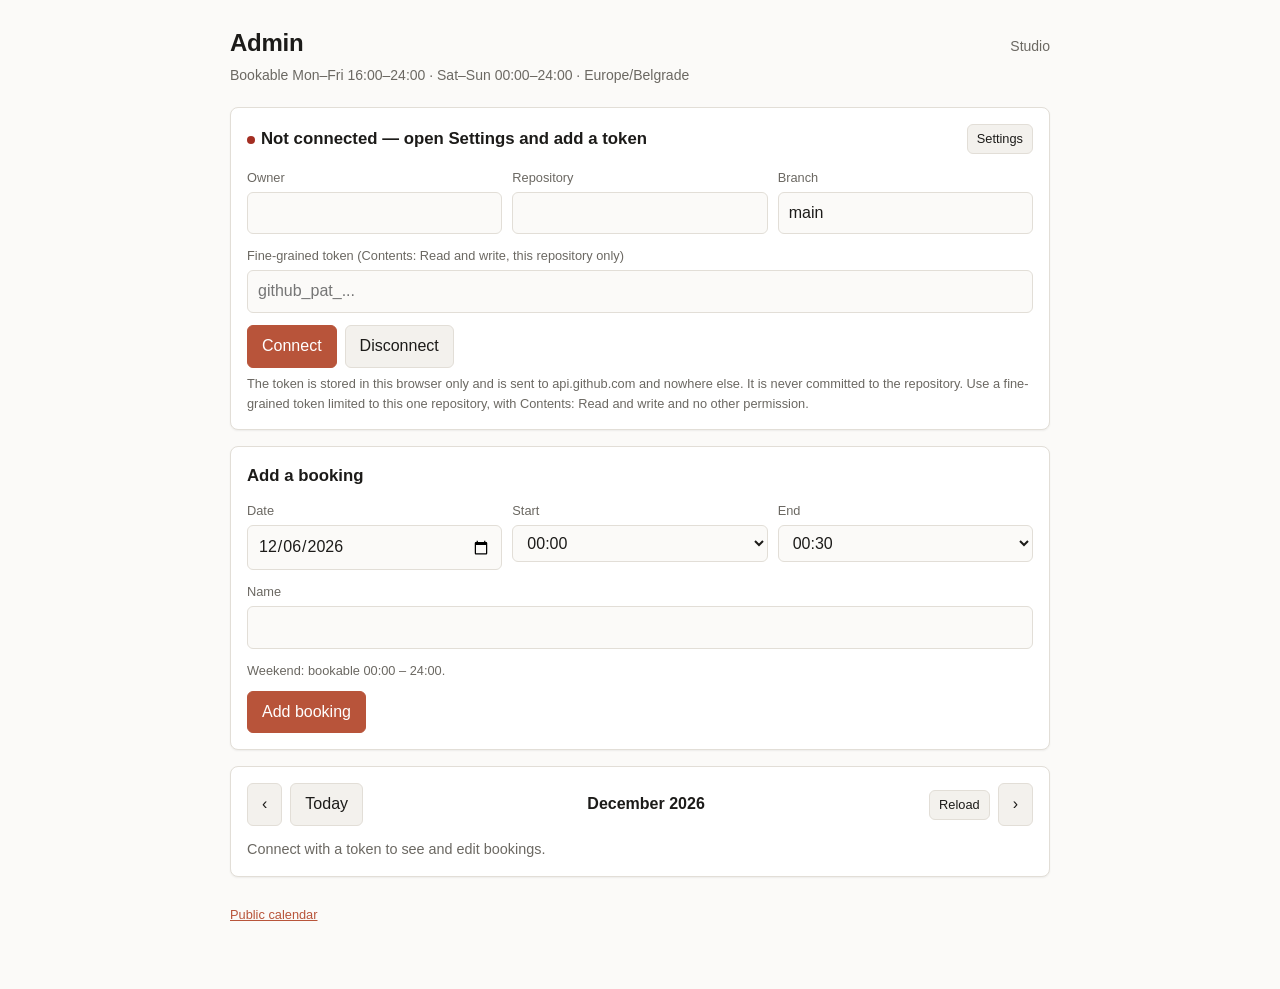
==== admin.html @ 329a0c05 "feat: studio booking calendar on GitHub Pages Static month calendar plus a token-authenticated admin" ====
<!doctype html>
<html lang="en">
<head>
<meta charset="utf-8">
<meta name="viewport" content="width=device-width, initial-scale=1">
<title>Admin — Studio Scheduler</title>
<meta name="robots" content="noindex">
<link rel="stylesheet" href="assets/style.css">
</head>
<body>
<div class="wrap">

  <header class="site-header">
    <h1>Admin</h1>
    <span class="sub" id="studio-name"></span>
  </header>
  <p class="hours-note" id="hours-summary"></p>

  <!-- Connection -->
  <section class="panel collapsed" id="conn-panel">
    <div class="panel-head">
      <h2 style="margin:0"><span class="status-dot off" id="conn-dot"></span><span id="conn-status">Not connected</span></h2>
      <button type="button" class="small" id="conn-toggle">Settings</button>
    </div>
    <div class="panel-body" style="margin-top:14px">
      <div class="field-row">
        <div class="field"><label for="repo-owner">Owner</label><input id="repo-owner" autocomplete="off" spellcheck="false"></div>
        <div class="field"><label for="repo-name">Repository</label><input id="repo-name" autocomplete="off" spellcheck="false"></div>
        <div class="field"><label for="repo-branch">Branch</label><input id="repo-branch" autocomplete="off" spellcheck="false"></div>
      </div>
      <div class="field-row">
        <div class="field wide">
          <label for="token">Fine-grained token (Contents: Read and write, this repository only)</label>
          <input id="token" type="password" autocomplete="off" spellcheck="false" placeholder="github_pat_...">
        </div>
      </div>
      <div class="button-row">
        <button type="button" class="primary" id="conn-save">Connect</button>
        <button type="button" id="conn-clear">Disconnect</button>
      </div>
      <p class="hint">
        The token is stored in this browser only and is sent to api.github.com and nowhere else.
        It is never committed to the repository. Use a fine-grained token limited to this one
        repository, with Contents: Read and write and no other permission.
      </p>
    </div>
  </section>

  <div class="msg error" id="msg-error" hidden></div>
  <div class="msg warn" id="msg-warn" hidden></div>
  <div class="msg ok" id="msg-ok" hidden></div>

  <!-- Booking form -->
  <section class="panel">
    <h2 id="form-title">Add a booking</h2>
    <div class="field-row">
      <div class="field"><label for="f-date">Date</label><input id="f-date" type="date"></div>
      <div class="field"><label for="f-start">Start</label><select id="f-start"></select></div>
      <div class="field"><label for="f-end">End</label><select id="f-end"></select></div>
    </div>
    <div class="field-row">
      <div class="field wide"><label for="f-name">Name</label><input id="f-name" maxlength="60" autocomplete="off"></div>
    </div>
    <p class="hint" id="f-window"></p>
    <div class="button-row" style="margin-top:10px">
      <button type="button" class="primary" id="f-submit">Add booking</button>
      <button type="button" id="f-cancel" hidden>Cancel</button>
    </div>
  </section>

  <!-- Bookings -->
  <section class="panel">
    <div class="cal-toolbar">
      <button type="button" id="prev-month" aria-label="Previous month">&lsaquo;</button>
      <button type="button" id="this-month">Today</button>
      <div class="cal-title" id="list-title"></div>
      <button type="button" class="small" id="reload">Reload</button>
      <button type="button" id="next-month" aria-label="Next month">&rsaquo;</button>
    </div>
    <div id="list"></div>
    <p class="empty" id="list-empty" hidden>No bookings this month.</p>
  </section>

  <footer class="site-footer">
    <a href="index.html">Public calendar</a>
    <span id="updated-note"></span>
  </footer>

</div>
<script src="assets/common.js"></script>
<script src="assets/admin.js"></script>
</body>
</html>
---- assets/style.css ----
/* Studio Scheduler — shared styles. Light and dark, no dependencies. */

:root {
  --bg: #fbfaf8;
  --surface: #ffffff;
  --surface-2: #f3f1ed;
  --text: #1c1b19;
  --muted: #6b6862;
  --line: #e2ded7;
  --accent: #b8543a;
  --accent-soft: #f6e6e1;
  --warn: #8a6d1f;
  --warn-soft: #fbf3dc;
  --error: #a32e22;
  --error-soft: #fbe6e3;
  --ok: #2f6b47;
  --ok-soft: #e3f1e8;
  --radius: 8px;
  --shadow: 0 1px 2px rgba(0, 0, 0, .06);
}

@media (prefers-color-scheme: dark) {
  :root {
    --bg: #171614;
    --surface: #201f1c;
    --surface-2: #2a2825;
    --text: #eeece7;
    --muted: #a29d94;
    --line: #35322e;
    --accent: #e0846a;
    --accent-soft: #3a2620;
    --warn: #d9bc70;
    --warn-soft: #332c17;
    --error: #e8867a;
    --error-soft: #38211e;
    --ok: #86c6a0;
    --ok-soft: #1d2f24;
    --shadow: 0 1px 2px rgba(0, 0, 0, .3);
  }
}

* { box-sizing: border-box; }

body {
  margin: 0;
  padding: 24px 16px 64px;
  background: var(--bg);
  color: var(--text);
  font: 16px/1.55 -apple-system, BlinkMacSystemFont, "Segoe UI", Roboto, Helvetica, Arial, sans-serif;
  -webkit-font-smoothing: antialiased;
}

.wrap { max-width: 820px; margin: 0 auto; }

a { color: var(--accent); }

h1 { font-size: 1.5rem; margin: 0; letter-spacing: -.01em; }
h2 { font-size: 1.05rem; margin: 0 0 12px; }
h3 { font-size: .95rem; margin: 0 0 8px; }

.site-header {
  display: flex;
  align-items: baseline;
  justify-content: space-between;
  gap: 12px;
  flex-wrap: wrap;
  margin-bottom: 4px;
}

.site-header .sub { color: var(--muted); font-size: .875rem; }

.hours-note {
  color: var(--muted);
  font-size: .875rem;
  margin: 0 0 20px;
}

/* ---------- panels ---------- */

.panel {
  background: var(--surface);
  border: 1px solid var(--line);
  border-radius: var(--radius);
  padding: 16px;
  margin-bottom: 16px;
  box-shadow: var(--shadow);
}

.panel.collapsed .panel-body { display: none; }

.panel-head {
  display: flex;
  align-items: center;
  justify-content: space-between;
  gap: 12px;
  flex-wrap: wrap;
}

/* ---------- calendar ---------- */

.cal-toolbar {
  display: flex;
  align-items: center;
  gap: 8px;
  margin-bottom: 12px;
}

.cal-title {
  font-weight: 600;
  flex: 1;
  text-align: center;
  font-variant-numeric: tabular-nums;
}

.cal-grid {
  display: grid;
  grid-template-columns: repeat(7, 1fr);
  gap: 4px;
}

.cal-head {
  text-align: center;
  font-size: .7rem;
  letter-spacing: .06em;
  text-transform: uppercase;
  color: var(--muted);
  padding-bottom: 4px;
}

.cal-day {
  position: relative;
  aspect-ratio: 7 / 5;
  min-height: 52px;
  display: flex;
  flex-direction: column;
  align-items: center;
  justify-content: center;
  gap: 3px;
  padding: 2px;
  background: var(--surface);
  border: 1px solid var(--line);
  border-radius: var(--radius);
  font: inherit;
  font-variant-numeric: tabular-nums;
  color: var(--text);
  cursor: pointer;
  transition: background .12s, border-color .12s;
}

.cal-day:hover { background: var(--surface-2); }
.cal-day.outside { opacity: .35; }
.cal-day.today { border-color: var(--accent); border-width: 2px; }
.cal-day.selected { background: var(--accent-soft); border-color: var(--accent); }
.cal-day.weekend .cal-num { color: var(--accent); }

.cal-num { font-size: .95rem; }

.cal-dot {
  min-width: 18px;
  height: 16px;
  padding: 0 4px;
  display: inline-flex;
  align-items: center;
  justify-content: center;
  border-radius: 999px;
  background: var(--accent);
  color: #fff;
  font-size: .65rem;
  font-weight: 600;
}

@media (prefers-color-scheme: dark) {
  .cal-dot { color: #171614; }
}

.cal-spacer { height: 16px; }

/* ---------- day detail ---------- */

.day-window { color: var(--muted); font-size: .85rem; margin: 0 0 12px; }

.slot-list { list-style: none; margin: 0; padding: 0; }

.slot {
  display: flex;
  align-items: center;
  gap: 12px;
  padding: 9px 0;
  border-top: 1px solid var(--line);
}

.slot:first-child { border-top: 0; }

.slot-time {
  font-variant-numeric: tabular-nums;
  font-weight: 600;
  white-space: nowrap;
}

.slot-name { flex: 1; min-width: 0; overflow-wrap: anywhere; }

.slot-actions { display: flex; gap: 6px; }

.free-list {
  display: flex;
  flex-wrap: wrap;
  gap: 6px;
  margin-top: 4px;
}

.free-chip {
  font-size: .8rem;
  font-variant-numeric: tabular-nums;
  padding: 2px 8px;
  border-radius: 999px;
  background: var(--ok-soft);
  color: var(--ok);
}

.date-group { margin-bottom: 18px; }
.date-group h3 { color: var(--muted); font-weight: 600; }

/* ---------- forms and buttons ---------- */

label { display: block; font-size: .8rem; color: var(--muted); margin-bottom: 4px; }

input, select, button, textarea {
  font: inherit;
  color: var(--text);
}

input, select {
  width: 100%;
  padding: 8px 10px;
  background: var(--bg);
  border: 1px solid var(--line);
  border-radius: 6px;
}

input:focus-visible, select:focus-visible, button:focus-visible {
  outline: 2px solid var(--accent);
  outline-offset: 1px;
}

.field-row {
  display: flex;
  gap: 10px;
  flex-wrap: wrap;
  margin-bottom: 12px;
}

.field { flex: 1 1 140px; min-width: 0; }
.field.wide { flex: 2 1 220px; }

button {
  padding: 8px 14px;
  background: var(--surface-2);
  border: 1px solid var(--line);
  border-radius: 6px;
  cursor: pointer;
  transition: background .12s;
}

button:hover:not(:disabled) { background: var(--line); }
button:disabled { opacity: .5; cursor: default; }

button.primary {
  background: var(--accent);
  border-color: var(--accent);
  color: #fff;
}

@media (prefers-color-scheme: dark) {
  button.primary { color: #171614; }
}

button.primary:hover:not(:disabled) { filter: brightness(1.08); }

button.small {
  padding: 4px 9px;
  font-size: .8rem;
}

button.danger { color: var(--error); }

.button-row { display: flex; gap: 8px; flex-wrap: wrap; align-items: center; }

/* ---------- messages ---------- */

.msg {
  padding: 10px 12px;
  border-radius: 6px;
  font-size: .875rem;
  margin-bottom: 12px;
}

.msg ul { margin: 4px 0 0; padding-left: 18px; }
.msg.error { background: var(--error-soft); color: var(--error); }
.msg.warn { background: var(--warn-soft); color: var(--warn); }
.msg.ok { background: var(--ok-soft); color: var(--ok); }
.msg.info { background: var(--surface-2); color: var(--muted); }
.msg[hidden] { display: none; }

.empty { color: var(--muted); font-size: .9rem; margin: 0; }

.status-dot {
  display: inline-block;
  width: 8px;
  height: 8px;
  border-radius: 50%;
  background: var(--muted);
  margin-right: 6px;
  vertical-align: baseline;
}

.status-dot.on { background: var(--ok); }
.status-dot.off { background: var(--error); }

.site-footer {
  margin-top: 28px;
  color: var(--muted);
  font-size: .8rem;
  display: flex;
  gap: 14px;
  flex-wrap: wrap;
}

.hint { font-size: .8rem; color: var(--muted); margin: 6px 0 0; }

@media (max-width: 600px) {
  body { padding: 16px 12px 48px; }
  .site-header .sub { flex-basis: 100%; }
  .cal-grid { gap: 3px; }
  /* Square cells with no minimum, so seven columns always fit the viewport. */
  .cal-day { aspect-ratio: 1 / 1; min-height: 0; border-radius: 6px; }
  .cal-num { font-size: .85rem; }
  .cal-spacer { height: 10px; }
  .field { flex-basis: 100%; }
}
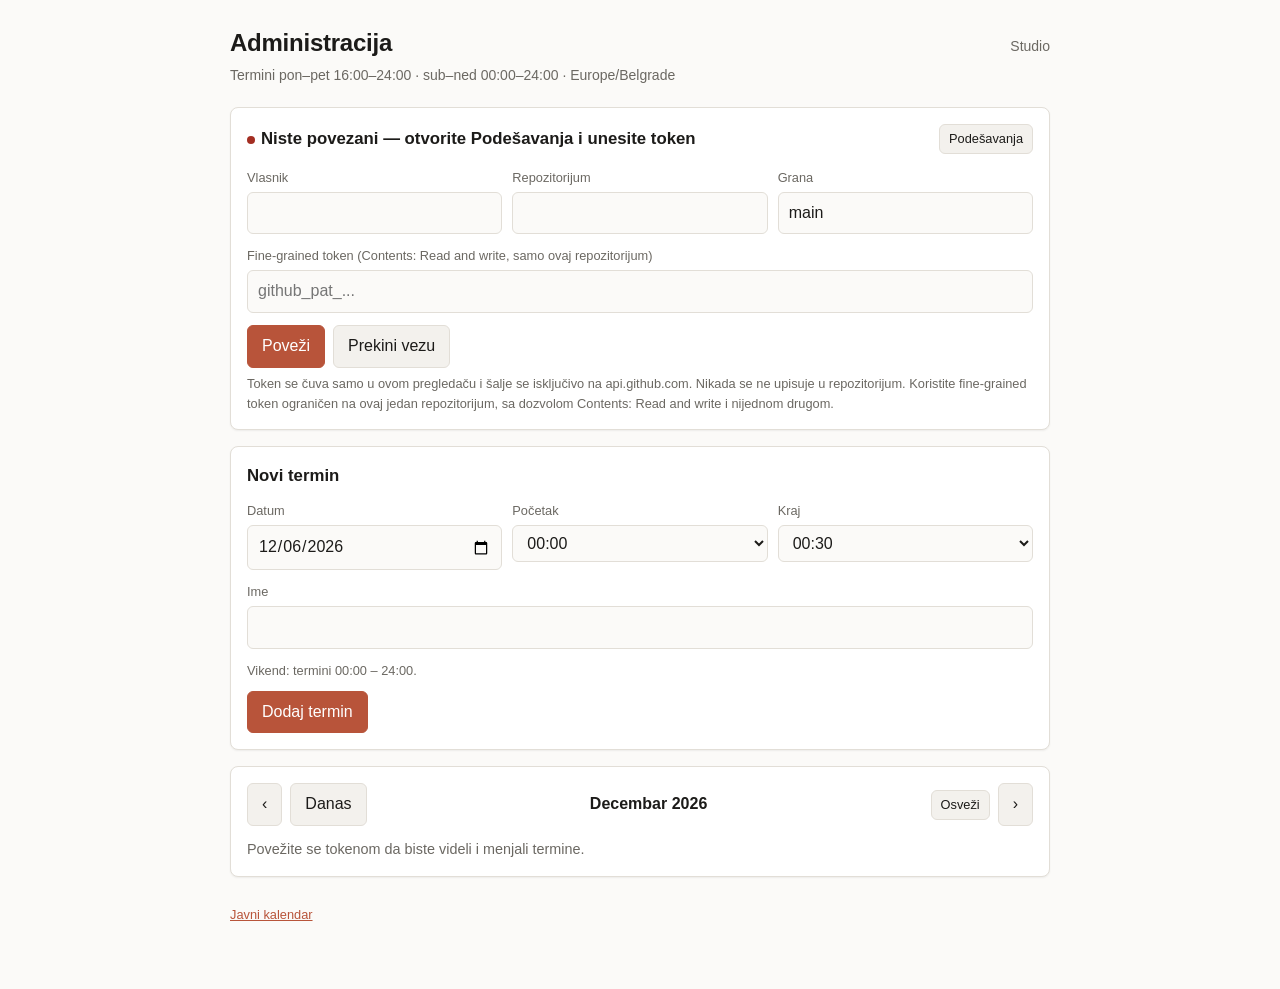
==== commit f9308288: "feat: translate interface to Serbian (Latin) Day and month names, all UI labels, validation messages" ====
--- a/admin.html
+++ b/admin.html
@@ -1,9 +1,9 @@
 <!doctype html>
-<html lang="en">
+<html lang="sr-Latn-RS">
 <head>
 <meta charset="utf-8">
 <meta name="viewport" content="width=device-width, initial-scale=1">
-<title>Admin — Studio Scheduler</title>
+<title>Administracija — Kalendar termina</title>
 <meta name="robots" content="noindex">
 <link rel="stylesheet" href="assets/style.css">
 </head>
@@ -11,7 +11,7 @@
 <div class="wrap">
 
   <header class="site-header">
-    <h1>Admin</h1>
+    <h1>Administracija</h1>
     <span class="sub" id="studio-name"></span>
   </header>
   <p class="hours-note" id="hours-summary"></p>
@@ -19,29 +19,29 @@
   <!-- Connection -->
   <section class="panel collapsed" id="conn-panel">
     <div class="panel-head">
-      <h2 style="margin:0"><span class="status-dot off" id="conn-dot"></span><span id="conn-status">Not connected</span></h2>
-      <button type="button" class="small" id="conn-toggle">Settings</button>
+      <h2 style="margin:0"><span class="status-dot off" id="conn-dot"></span><span id="conn-status">Niste povezani</span></h2>
+      <button type="button" class="small" id="conn-toggle">Podešavanja</button>
     </div>
     <div class="panel-body" style="margin-top:14px">
       <div class="field-row">
-        <div class="field"><label for="repo-owner">Owner</label><input id="repo-owner" autocomplete="off" spellcheck="false"></div>
-        <div class="field"><label for="repo-name">Repository</label><input id="repo-name" autocomplete="off" spellcheck="false"></div>
-        <div class="field"><label for="repo-branch">Branch</label><input id="repo-branch" autocomplete="off" spellcheck="false"></div>
+        <div class="field"><label for="repo-owner">Vlasnik</label><input id="repo-owner" autocomplete="off" spellcheck="false"></div>
+        <div class="field"><label for="repo-name">Repozitorijum</label><input id="repo-name" autocomplete="off" spellcheck="false"></div>
+        <div class="field"><label for="repo-branch">Grana</label><input id="repo-branch" autocomplete="off" spellcheck="false"></div>
       </div>
       <div class="field-row">
         <div class="field wide">
-          <label for="token">Fine-grained token (Contents: Read and write, this repository only)</label>
+          <label for="token">Fine-grained token (Contents: Read and write, samo ovaj repozitorijum)</label>
           <input id="token" type="password" autocomplete="off" spellcheck="false" placeholder="github_pat_...">
         </div>
       </div>
       <div class="button-row">
-        <button type="button" class="primary" id="conn-save">Connect</button>
-        <button type="button" id="conn-clear">Disconnect</button>
+        <button type="button" class="primary" id="conn-save">Poveži</button>
+        <button type="button" id="conn-clear">Prekini vezu</button>
       </div>
       <p class="hint">
-        The token is stored in this browser only and is sent to api.github.com and nowhere else.
-        It is never committed to the repository. Use a fine-grained token limited to this one
-        repository, with Contents: Read and write and no other permission.
+        Token se čuva samo u ovom pregledaču i šalje se isključivo na api.github.com. Nikada se ne
+        upisuje u repozitorijum. Koristite fine-grained token ograničen na ovaj jedan repozitorijum,
+        sa dozvolom Contents: Read and write i nijednom drugom.
       </p>
     </div>
   </section>
@@ -52,37 +52,37 @@
 
   <!-- Booking form -->
   <section class="panel">
-    <h2 id="form-title">Add a booking</h2>
+    <h2 id="form-title">Novi termin</h2>
     <div class="field-row">
-      <div class="field"><label for="f-date">Date</label><input id="f-date" type="date"></div>
-      <div class="field"><label for="f-start">Start</label><select id="f-start"></select></div>
-      <div class="field"><label for="f-end">End</label><select id="f-end"></select></div>
+      <div class="field"><label for="f-date">Datum</label><input id="f-date" type="date"></div>
+      <div class="field"><label for="f-start">Početak</label><select id="f-start"></select></div>
+      <div class="field"><label for="f-end">Kraj</label><select id="f-end"></select></div>
     </div>
     <div class="field-row">
-      <div class="field wide"><label for="f-name">Name</label><input id="f-name" maxlength="60" autocomplete="off"></div>
+      <div class="field wide"><label for="f-name">Ime</label><input id="f-name" maxlength="60" autocomplete="off"></div>
     </div>
     <p class="hint" id="f-window"></p>
     <div class="button-row" style="margin-top:10px">
-      <button type="button" class="primary" id="f-submit">Add booking</button>
-      <button type="button" id="f-cancel" hidden>Cancel</button>
+      <button type="button" class="primary" id="f-submit">Dodaj termin</button>
+      <button type="button" id="f-cancel" hidden>Otkaži</button>
     </div>
   </section>
 
   <!-- Bookings -->
   <section class="panel">
     <div class="cal-toolbar">
-      <button type="button" id="prev-month" aria-label="Previous month">&lsaquo;</button>
-      <button type="button" id="this-month">Today</button>
+      <button type="button" id="prev-month" aria-label="Prethodni mesec">&lsaquo;</button>
+      <button type="button" id="this-month">Danas</button>
       <div class="cal-title" id="list-title"></div>
-      <button type="button" class="small" id="reload">Reload</button>
-      <button type="button" id="next-month" aria-label="Next month">&rsaquo;</button>
+      <button type="button" class="small" id="reload">Osveži</button>
+      <button type="button" id="next-month" aria-label="Sledeći mesec">&rsaquo;</button>
     </div>
     <div id="list"></div>
-    <p class="empty" id="list-empty" hidden>No bookings this month.</p>
+    <p class="empty" id="list-empty" hidden>Nema termina u ovom mesecu.</p>
   </section>
 
   <footer class="site-footer">
-    <a href="index.html">Public calendar</a>
+    <a href="index.html">Javni kalendar</a>
     <span id="updated-note"></span>
   </footer>
 
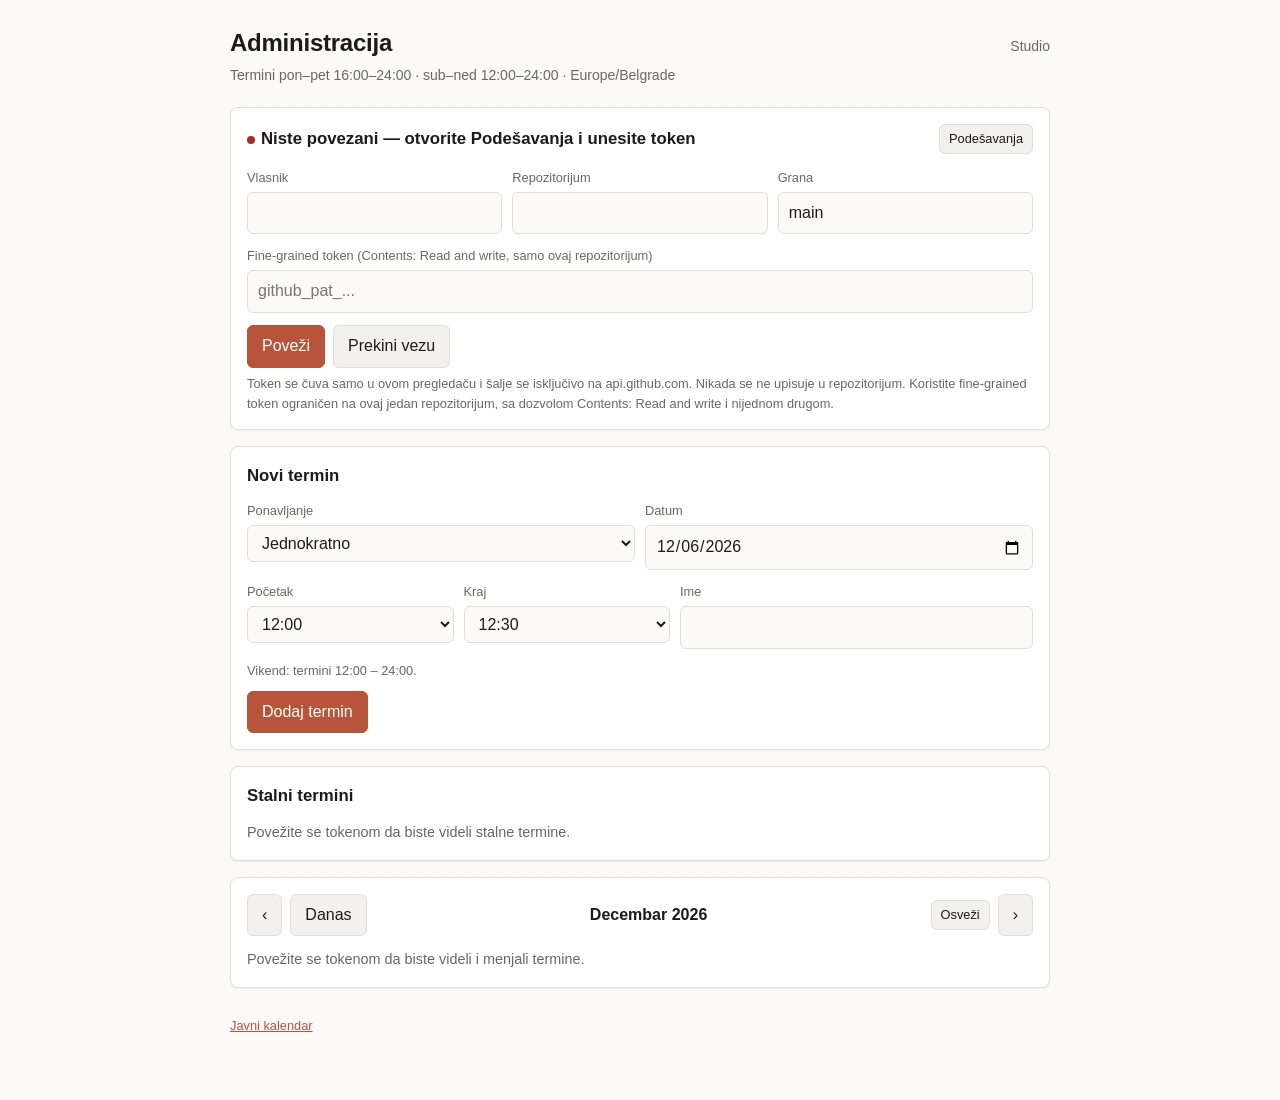
==== commit 7448886b: "feat: permanent weekly schedules; weekend opens at 12:00 A repeating slot is stored once as a rule w" ====
--- a/admin.html
+++ b/admin.html
@@ -5,7 +5,7 @@
 <meta name="viewport" content="width=device-width, initial-scale=1">
 <title>Administracija — Kalendar termina</title>
 <meta name="robots" content="noindex">
-<link rel="stylesheet" href="assets/style.css">
+<link rel="stylesheet" href="assets/style.css?v=3">
 </head>
 <body>
 <div class="wrap">
@@ -54,11 +54,22 @@
   <section class="panel">
     <h2 id="form-title">Novi termin</h2>
     <div class="field-row">
-      <div class="field"><label for="f-date">Datum</label><input id="f-date" type="date"></div>
+      <div class="field">
+        <label for="f-repeat">Ponavljanje</label>
+        <select id="f-repeat">
+          <option value="once">Jednokratno</option>
+          <option value="weekly">Svake nedelje</option>
+        </select>
+      </div>
+      <div class="field"><label for="f-date" id="f-date-label">Datum</label><input id="f-date" type="date"></div>
+      <div class="field" id="f-until-field" hidden>
+        <label for="f-until">Ponavljaj do (opciono)</label>
+        <input id="f-until" type="date">
+      </div>
+    </div>
+    <div class="field-row">
       <div class="field"><label for="f-start">Početak</label><select id="f-start"></select></div>
       <div class="field"><label for="f-end">Kraj</label><select id="f-end"></select></div>
-    </div>
-    <div class="field-row">
       <div class="field wide"><label for="f-name">Ime</label><input id="f-name" maxlength="60" autocomplete="off"></div>
     </div>
     <p class="hint" id="f-window"></p>
@@ -68,7 +79,14 @@
     </div>
   </section>
 
-  <!-- Bookings -->
+  <!-- Weekly rules -->
+  <section class="panel">
+    <h2>Stalni termini</h2>
+    <ul class="slot-list" id="rules-list"></ul>
+    <p class="empty" id="rules-empty" hidden>Nema stalnih termina.</p>
+  </section>
+
+  <!-- Month view -->
   <section class="panel">
     <div class="cal-toolbar">
       <button type="button" id="prev-month" aria-label="Prethodni mesec">&lsaquo;</button>
@@ -87,7 +105,7 @@
   </footer>
 
 </div>
-<script src="assets/common.js"></script>
-<script src="assets/admin.js"></script>
+<script src="assets/common.js?v=3"></script>
+<script src="assets/admin.js?v=3"></script>
 </body>
 </html>
--- a/assets/style.css
+++ b/assets/style.css
@@ -199,7 +199,24 @@
 
 .slot-name { flex: 1; min-width: 0; overflow-wrap: anywhere; }
 
-.slot-actions { display: flex; gap: 6px; }
+.slot-actions { display: flex; gap: 6px; align-items: center; flex-wrap: wrap; }
+
+.slot-note {
+  color: var(--muted);
+  font-size: .8rem;
+  font-variant-numeric: tabular-nums;
+  white-space: nowrap;
+}
+
+.tag {
+  font-size: .7rem;
+  letter-spacing: .03em;
+  padding: 2px 7px;
+  border-radius: 999px;
+  background: var(--accent-soft);
+  color: var(--accent);
+  white-space: nowrap;
+}
 
 .free-list {
   display: flex;
